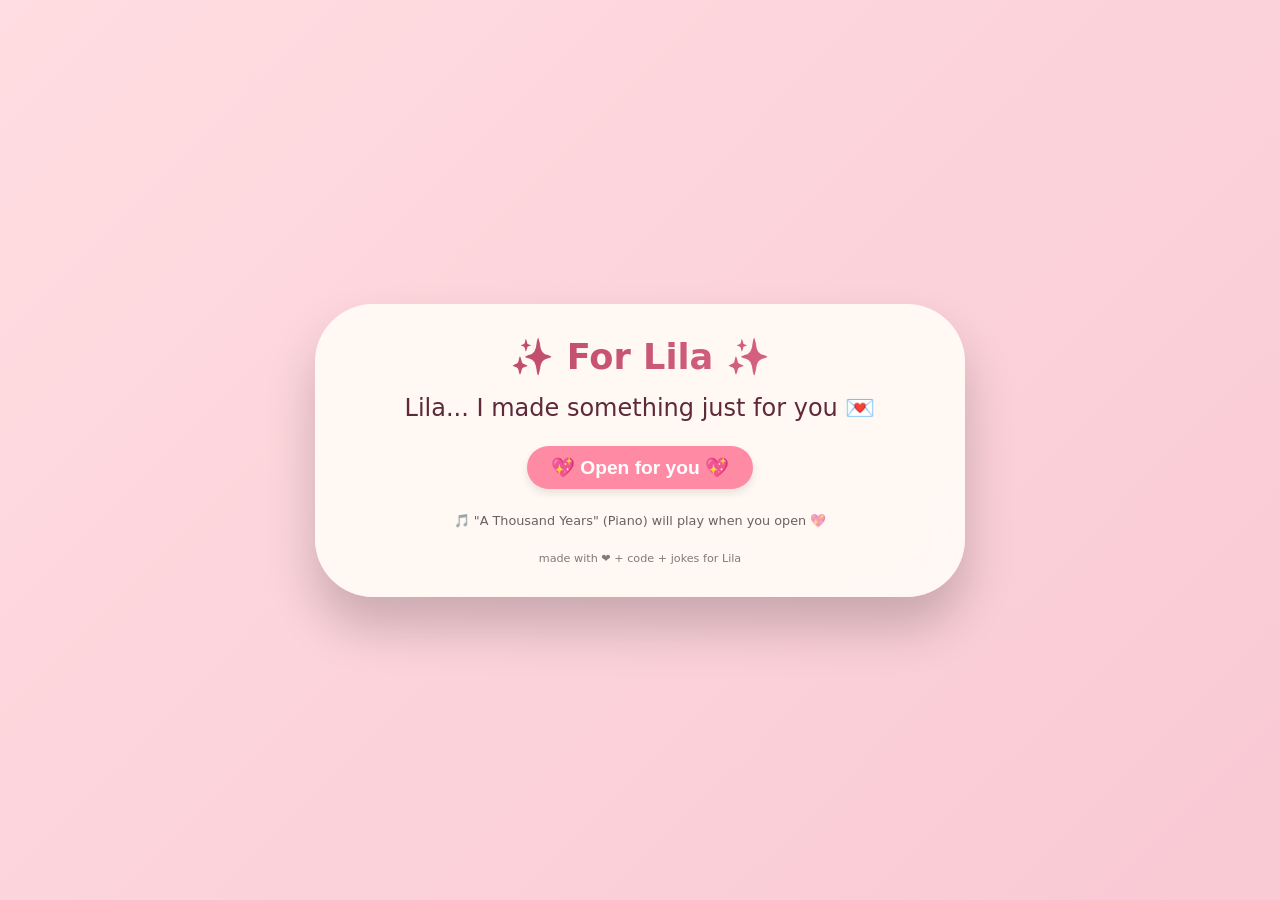
==== index.html @ 9d714ea8 "Update index.html" ====
<!DOCTYPE html>
<html lang="en">
<head>
    <meta charset="UTF-8">
    <meta name="viewport" content="width=device-width, initial-scale=1.0, viewport-fit=cover">
    <title>For Lila 💖 A Thousand Years</title>
    <link rel="stylesheet" href="style.css">
</head>
<body>
<div class="card" id="card">
    <h1>✨ For Lila ✨</h1>
    <div class="question" id="questionText">Lila... I made something just for you 💌</div>
    <div>
        <button id="revealBtn">💖 Open for you 💖</button>
        <button id="resetBtn" style="background:#b28a9c; display:none;">🔄 Start over</button>
    </div>
    <div class="message-box" id="messageBox">
        <div class="typing" id="typingMessage"></div>
        <div class="signature" id="signature"></div>
    </div>
    <div class="jokes-box" id="jokesBox">
        <div style="font-weight: bold; margin-bottom: 10px;">😊 A little smile for Lila:</div>
        <div class="joke-text" id="jokeDisplay"></div>
        <button id="nextJokeBtn" style="background:#c9a9b8; font-size:1rem;">👉 Another one 👈</button>
    </div>
    <div class="music-control" id="musicStatus">🎵 "A Thousand Years" (Piano) will play when you open 💖</div>
    <footer>made with ❤️ + code + jokes for Lila</footer>
</div>

<!-- Audio element with reliable piano cover of "A Thousand Years" -->
<audio id="bgMusic" loop preload="auto">
    <source src="https://cdn.pixabay.com/download/audio/2022/02/22/audio_d0e2b2d6c6.mp3?filename=a-thousand-years-piano-cover-102230.mp3" type="audio/mpeg">
</audio>

<script src="script.js"></script>
</body>
</html>
---- style.css ----
* {
    margin: 0;
    padding: 0;
    box-sizing: border-box;
}

body {
    min-height: 100vh;
    background: linear-gradient(135deg, #ffdde1 0%, #f9c9d4 100%);
    font-family: 'Segoe UI', 'Poppins', system-ui, sans-serif;
    display: flex;
    justify-content: center;
    align-items: center;
    padding: 1.5rem;
    position: relative;
    overflow-x: hidden;
    animation: bgPulse 12s infinite alternate;
}

@keyframes bgPulse {
    0% { background: linear-gradient(135deg, #ffdde1, #f9c9d4); }
    100% { background: linear-gradient(135deg, #ffe6f0, #fbc4d0); }
}

.float-item {
    position: fixed;
    bottom: -20px;
    pointer-events: none;
    font-size: 1.6rem;
    z-index: 0;
    animation: floatUp linear forwards;
}

@keyframes floatUp {
    0% { transform: translateY(0) rotate(0deg); opacity: 0.8; }
    100% { transform: translateY(-110vh) rotate(360deg); opacity: 0; }
}

.card {
    background: rgba(255, 250, 245, 0.94);
    backdrop-filter: blur(14px);
    border-radius: 58px;
    padding: 2rem;
    max-width: 650px;
    width: 100%;
    text-align: center;
    box-shadow: 0 30px 50px rgba(0,0,0,0.2);
    z-index: 2;
    animation: fadeInUp 0.8s ease;
}

@keyframes fadeInUp {
    from { opacity: 0; transform: translateY(30px); }
    to { opacity: 1; transform: translateY(0); }
}

h1 {
    font-size: 2.2rem;
    background: linear-gradient(120deg, #b13e5c, #e26f8c);
    background-clip: text;
    -webkit-background-clip: text;
    color: transparent;
    margin-bottom: 0.5rem;
}

.question {
    font-size: 1.5rem;
    margin: 1rem 0;
    color: #5e2a3a;
}

button {
    background: #ff8aa4;
    border: none;
    color: white;
    font-size: 1.2rem;
    padding: 10px 24px;
    margin: 8px;
    border-radius: 60px;
    cursor: pointer;
    font-weight: 600;
    transition: 0.2s;
    box-shadow: 0 4px 8px rgba(0,0,0,0.1);
}

button:hover {
    background: #e26f8c;
    transform: scale(1.02);
}

.message-box, .jokes-box {
    margin-top: 1.5rem;
    background: rgba(255,245,240,0.9);
    border-radius: 32px;
    padding: 1.5rem;
    text-align: left;
    display: none;
}

.typing {
    font-size: 1.1rem;
    line-height: 1.6;
    white-space: pre-wrap;
}

.signature {
    margin-top: 1rem;
    text-align: right;
    font-style: italic;
    color: #a03e56;
}

.joke-text {
    font-size: 1.2rem;
    margin: 1rem 0;
    padding: 0.5rem;
    background: #fff0f0;
    border-radius: 28px;
    text-align: center;
}

.music-control {
    margin-top: 1rem;
    font-size: 0.8rem;
    opacity: 0.6;
}

footer {
    margin-top: 1.5rem;
    font-size: 0.7rem;
    opacity: 0.5;
}

@media (max-width: 550px) {
    .card { padding: 1.2rem; }
    .typing { font-size: 1rem; }
    .joke-text { font-size: 1rem; }
}
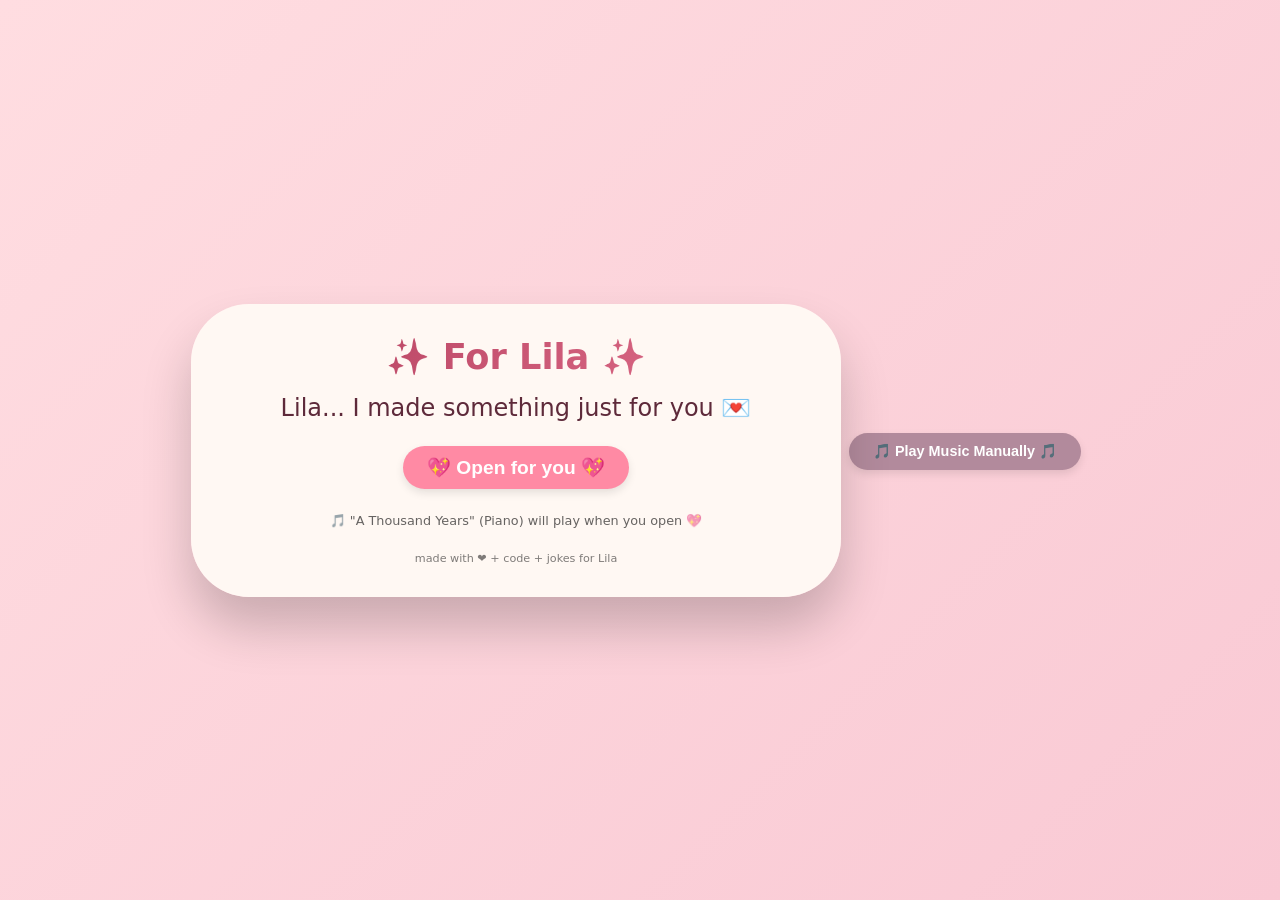
==== commit a4a833d6: "Update index.html" ====
--- a/index.html
+++ b/index.html
@@ -29,9 +29,9 @@
 
 <!-- Audio element with reliable piano cover of "A Thousand Years" -->
 <audio id="bgMusic" loop preload="auto">
-    <source src="https://cdn.pixabay.com/download/audio/2022/02/22/audio_d0e2b2d6c6.mp3?filename=a-thousand-years-piano-cover-102230.mp3" type="audio/mpeg">
+    <source src="thousand_years.mp3.m4a" type="audio/mpeg">
 </audio>
-
+<button id="manualPlayBtn" style="background:#b28a9c; font-size:0.9rem; margin-top:10px;">🎵 Play Music Manually 🎵</button>
 <script src="script.js"></script>
 </body>
 </html>
